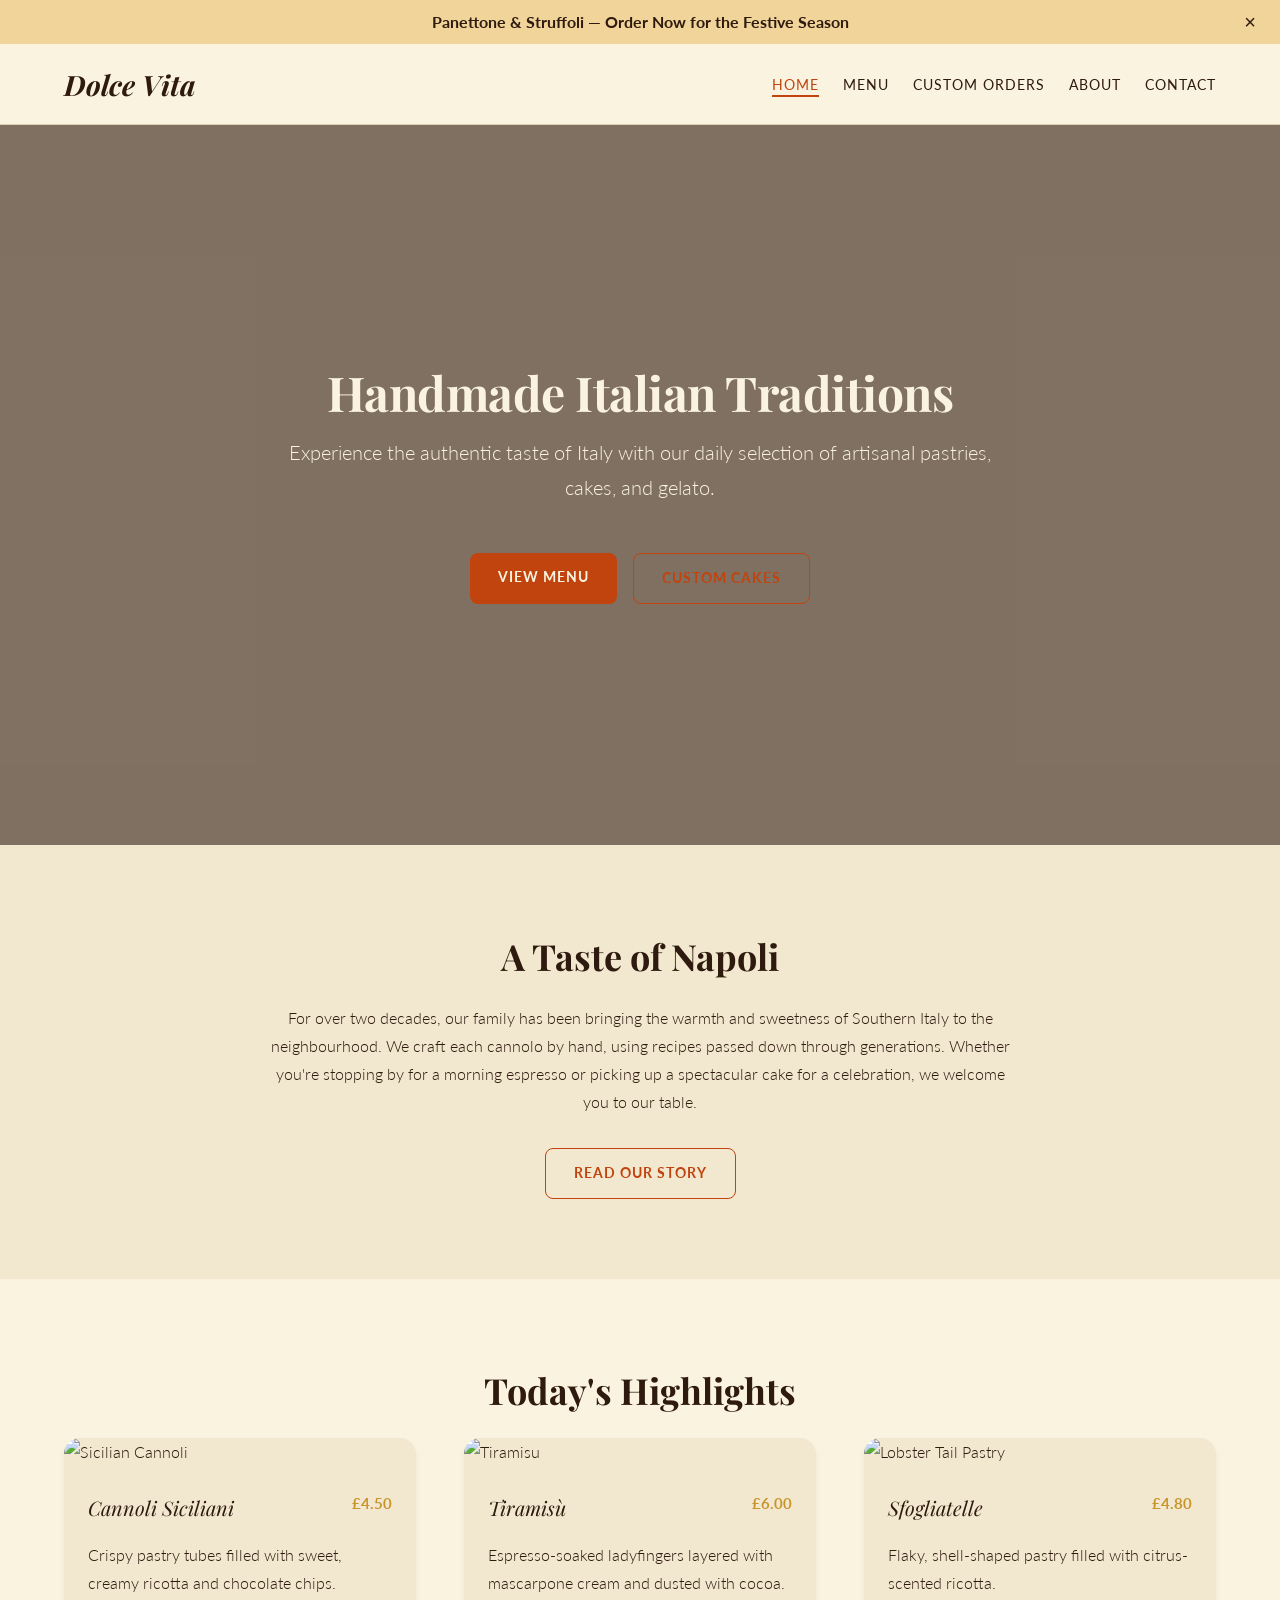
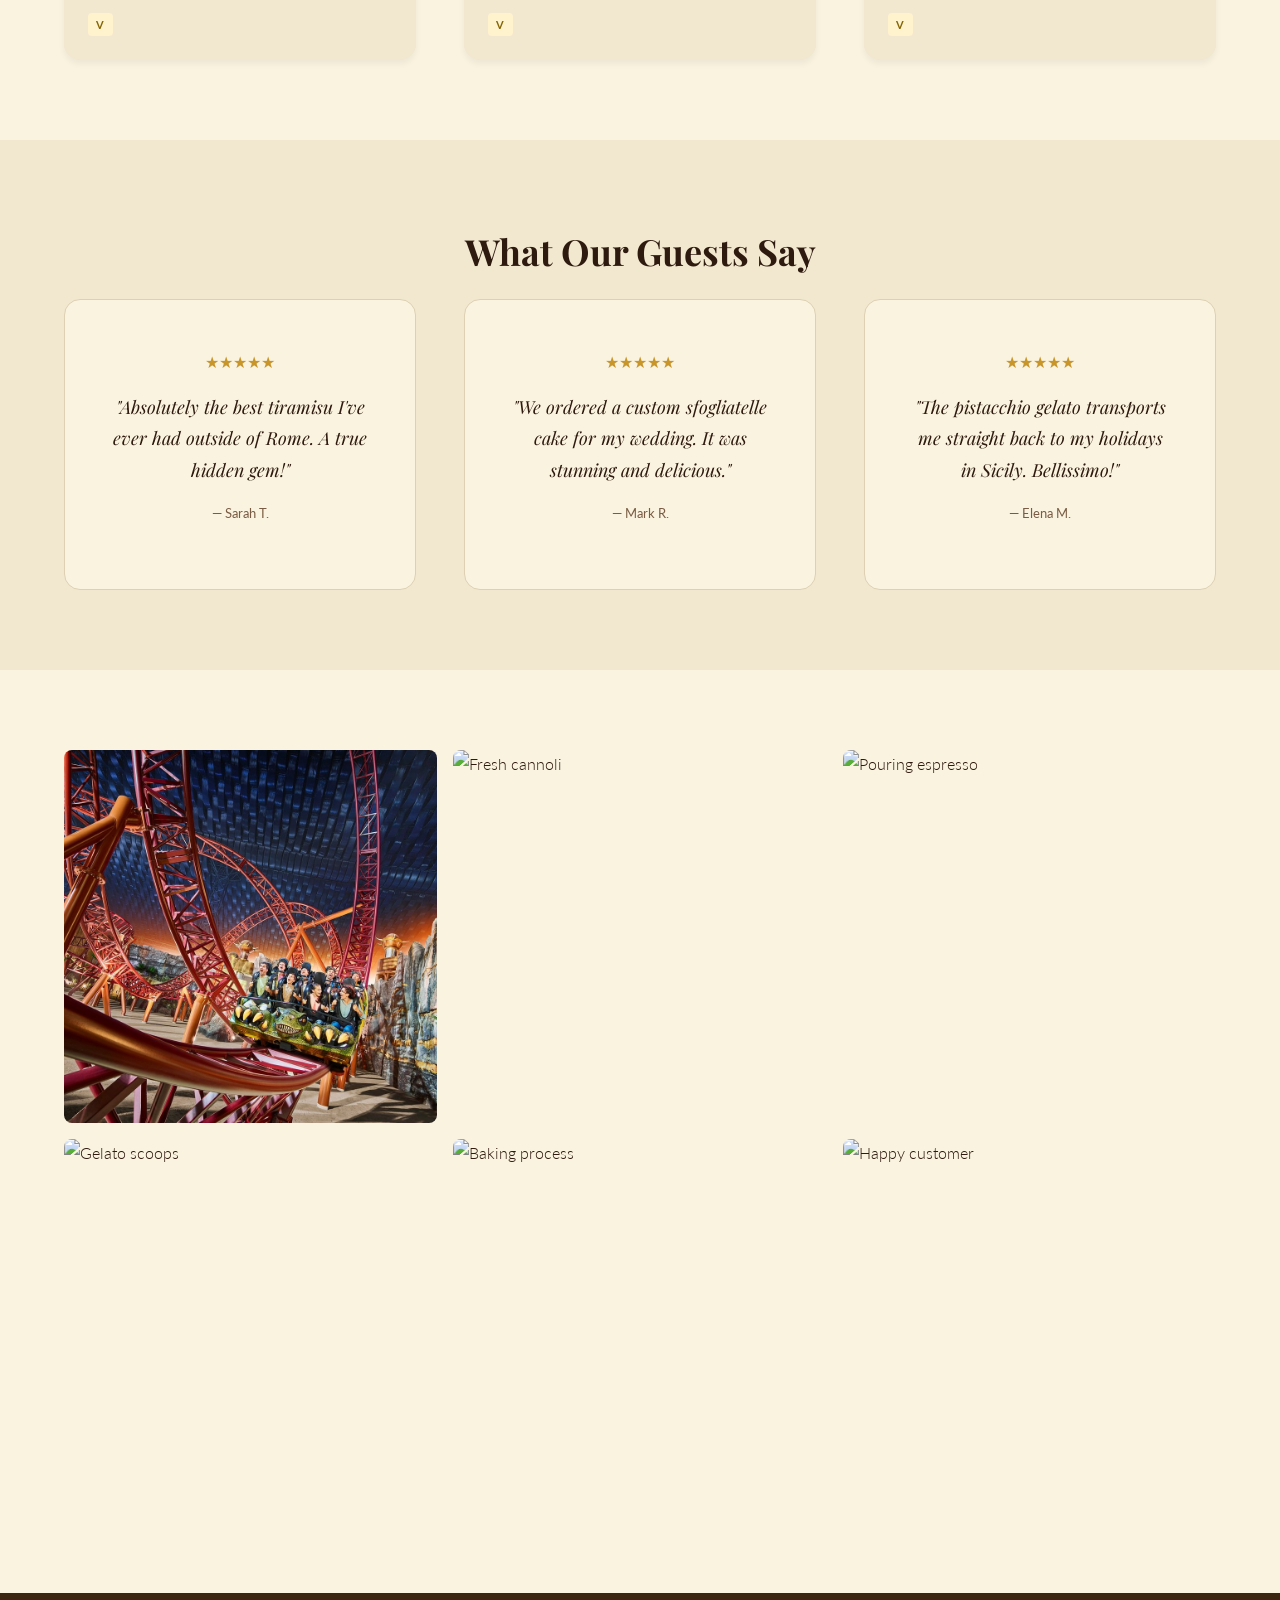
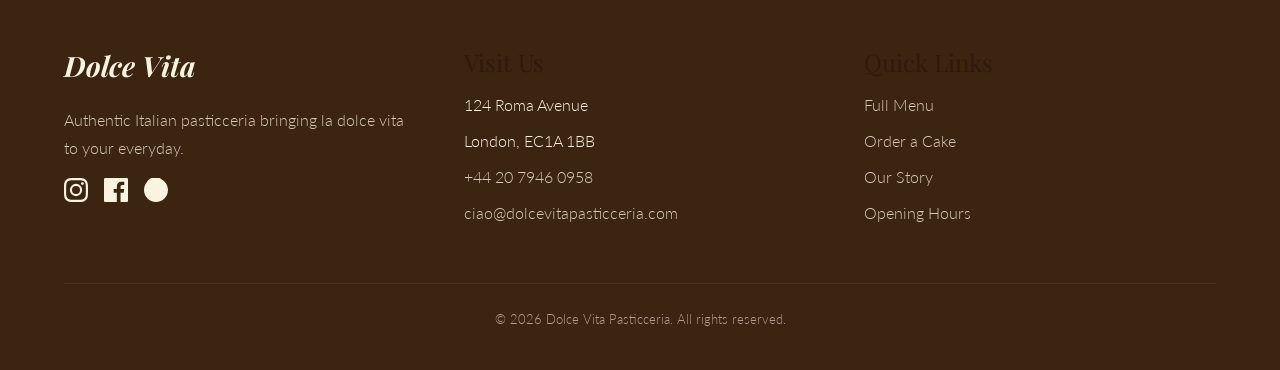
==== index.html @ 6cf19c47 "Add files via upload" ====
<!DOCTYPE html>
<html lang="en">

<head>
  <meta charset="UTF-8">
  <meta name="viewport" content="width=device-width, initial-scale=1.0">
  <title>Dolce Vita Pasticceria | Authentic Italian Desserts</title>
  <meta name="description"
    content="Experience authentic Italian desserts, handmade daily in our local pasticceria. We offer cannoli, tiramisu, gelato, and custom celebration cakes.">
  <link rel="stylesheet" href="styles.css">

  <!-- Structured Data for LocalBusiness -->
  <script type="application/ld+json">
  {
    "@context": "https://schema.org",
    "@type": "Bakery",
    "name": "Dolce Vita Pasticceria",
    "image": "https://picsum.photos/seed/bakery/1200/800",
    "@id": "",
    "url": "https://dolcevitapasticceria.com",
    "telephone": "+44 20 7946 0958",
    "address": {
      "@type": "PostalAddress",
      "streetAddress": "124 Roma Avenue",
      "addressLocality": "London",
      "postalCode": "EC1A 1BB",
      "addressCountry": "UK"
    },
    "geo": {
      "@type": "GeoCoordinates",
      "latitude": 51.5074,
      "longitude": -0.1278
    },
    "openingHoursSpecification": [
      {
        "@type": "OpeningHoursSpecification",
        "dayOfWeek": ["Tuesday", "Wednesday", "Thursday", "Friday", "Saturday"],
        "opens": "08:00",
        "closes": "18:00"
      },
      {
        "@type": "OpeningHoursSpecification",
        "dayOfWeek": "Sunday",
        "opens": "09:00",
        "closes": "14:00"
      }
    ],
    "priceRange": "£"
  }
  </script>
</head>

<body>

  <!-- Seasonal Banner -->
  <div id="seasonal-banner" class="seasonal-banner">
    <span id="seasonal-banner-text"></span>
    <button id="banner-close" class="banner-close" aria-label="Close banner">&times;</button>
  </div>

  <!-- Navigation -->
  <header>
    <div class="container nav-container">
      <a href="index.html" class="logo">Dolce Vita</a>
      <nav>
        <ul class="nav-links">
          <li><a href="index.html">Home</a></li>
          <li><a href="menu.html">Menu</a></li>
          <li><a href="custom-orders.html">Custom Orders</a></li>
          <li><a href="about.html">About</a></li>
          <li><a href="contact.html">Contact</a></li>
        </ul>
      </nav>
    </div>
  </header>

  <main>
    <!-- Hero Section -->
    <section class="hero"
      style="background-image: url('https://i.pinimg.com/736x/c1/97/70/c197703e1fa5baf60b492522630b2fc5.jpg');">
      <div class="hero-content">
        <h1>Handmade Italian Traditions</h1>
        <p>Experience the authentic taste of Italy with our daily selection of artisanal pastries, cakes, and gelato.
        </p>
        <div class="hero-btns">
          <a href="menu.html" class="btn btn-primary">View Menu</a>
          <a href="custom-orders.html" class="btn btn-ghost">Custom Cakes</a>
        </div>
      </div>
    </section>

    <!-- Our Story Snippet -->
    <section class="section section-alt text-center">
      <div class="container" style="max-width: 800px;">
        <h2>A Taste of Napoli</h2>
        <p>For over two decades, our family has been bringing the warmth and sweetness of Southern Italy to the
          neighbourhood. We craft each cannolo by hand, using recipes passed down through generations. Whether you're
          stopping by for a morning espresso or picking up a spectacular cake for a celebration, we welcome you to our
          table.</p>
        <a href="about.html" class="btn btn-ghost" style="margin-top: var(--space-md);">Read Our Story</a>
      </div>
    </section>

    <!-- Today's Highlights -->
    <section class="section">
      <div class="container">
        <h2 class="text-center">Today's Highlights</h2>
        <div id="highlights-grid" class="grid grid-3">
          <!-- Rendered via JS -->
        </div>
      </div>
    </section>

    <!-- Testimonials Strip -->
    <section class="section section-alt">
      <div class="container">
        <h2 class="text-center">What Our Guests Say</h2>
        <div class="grid grid-3">
          <div class="testimonial">
            <div class="stars">★★★★★</div>
            <p class="quote">"Absolutely the best tiramisu I've ever had outside of Rome. A true hidden gem!"</p>
            <p class="meta-text">— Sarah T.</p>
          </div>
          <div class="testimonial">
            <div class="stars">★★★★★</div>
            <p class="quote">"We ordered a custom sfogliatelle cake for my wedding. It was stunning and delicious."</p>
            <p class="meta-text">— Mark R.</p>
          </div>
          <div class="testimonial">
            <div class="stars">★★★★★</div>
            <p class="quote">"The pistacchio gelato transports me straight back to my holidays in Sicily. Bellissimo!"
            </p>
            <p class="meta-text">— Elena M.</p>
          </div>
        </div>
      </div>
    </section>

    <!-- Photo Grid -->
    <section class="section">
      <div class="container">
        <div class="grid grid-3" style="gap: var(--space-md);">
          <div class="gallery-item"><img src="image.png" alt="Pastry shop window" loading="lazy"></div>
          <div class="gallery-item"><img src="https://picsum.photos/seed/pg2/600/600" alt="Fresh cannoli"
              loading="lazy"></div>
          <div class="gallery-item"><img src="https://picsum.photos/seed/pg3/600/600" alt="Pouring espresso"
              loading="lazy"></div>
          <div class="gallery-item"><img src="https://picsum.photos/seed/pg4/600/600" alt="Gelato scoops"
              loading="lazy"></div>
          <div class="gallery-item"><img src="https://picsum.photos/seed/pg5/600/600" alt="Baking process"
              loading="lazy"></div>
          <div class="gallery-item"><img src="https://picsum.photos/seed/pg6/600/600" alt="Happy customer"
              loading="lazy"></div>
        </div>
      </div>
    </section>
  </main>

  <!-- Footer -->
  <footer>
    <div class="container">
      <div class="footer-content">
        <div class="footer-brand">
          <h2 class="logo">Dolce Vita</h2>
          <p style="margin-top: var(--space-md); opacity: 0.8;">Authentic Italian pasticceria bringing la dolce vita to
            your everyday.</p>
          <div class="social-icons">
            <a href="#" aria-label="Instagram">
              <svg viewBox="0 0 24 24">
                <path
                  d="M12 2.163c3.204 0 3.584.012 4.85.07 3.252.148 4.771 1.691 4.919 4.919.058 1.265.069 1.645.069 4.849 0 3.205-.012 3.584-.069 4.849-.149 3.225-1.664 4.771-4.919 4.919-1.266.058-1.644.07-4.85.07-3.204 0-3.584-.012-4.849-.07-3.26-.149-4.771-1.699-4.919-4.92-.058-1.265-.07-1.644-.07-4.849 0-3.204.013-3.583.07-4.849.149-3.227 1.664-4.771 4.919-4.919 1.266-.057 1.645-.069 4.849-.069zM12 0C8.741 0 8.333.014 7.053.072 2.695.272.273 2.69.073 7.052.014 8.333 0 8.741 0 12c0 3.259.014 3.668.072 4.948.2 4.358 2.618 6.78 6.98 6.98C8.333 23.986 8.741 24 12 24c3.259 0 3.668-.014 4.948-.072 4.354-.2 6.782-2.618 6.979-6.98.059-1.28.073-1.689.073-4.948 0-3.259-.014-3.667-.072-4.947-.196-4.354-2.617-6.78-6.979-6.98C15.668.014 15.259 0 12 0zm0 5.838a6.162 6.162 0 100 12.324 6.162 6.162 0 000-12.324zM12 16a4 4 0 110-8 4 4 0 010 8zm6.406-11.845a1.44 1.44 0 100 2.881 1.44 1.44 0 000-2.881z" />
              </svg>
            </a>
            <a href="#" aria-label="Facebook">
              <svg viewBox="0 0 24 24">
                <path
                  d="M22.675 0h-21.35C.597 0 0 .597 0 1.325v21.351C0 23.403.597 24 1.325 24h11.495v-9.294H9.691v-3.622h3.129V8.413c0-3.1 1.893-4.788 4.659-4.788 1.325 0 2.463.099 2.795.143v3.24l-1.918.001c-1.504 0-1.795.715-1.795 1.763v2.313h3.587l-.467 3.622h-3.12V24h6.116c.73 0 1.323-.597 1.323-1.325V1.325C24 .597 23.403 0 22.675 0z" />
              </svg>
            </a>
            <a href="#" aria-label="TripAdvisor">
              <svg viewBox="0 0 24 24">
                <path
                  d="M12.001 23.959c-6.617 0-11.98-5.362-11.98-11.979C.021 5.362 5.384 0 12.001 0c6.616 0 11.979 5.362 11.979 11.98 0 6.617-5.363 11.979-11.979 11.979zm7.042-8.318c-1.42 0-2.571-1.15-2.571-2.57s1.151-2.572 2.571-2.572 2.57 1.152 2.57 2.572-1.15 2.57-2.57 2.57zm-14.084 0c-1.42 0-2.571-1.15-2.571-2.57s1.151-2.572 2.571-2.572 2.57 1.152 2.57 2.572-1.15 2.57-2.57 2.57zm7.042 1.488c2.474 0 4.479-2.004 4.479-4.479s-2.005-4.479-4.479-4.479-4.479 2.004-4.479 4.479 2.005 4.479 4.479 4.479zm0 1.258c-4.464 0-8.232-2.885-9.664-6.953-1.21-3.447-.234-7.387 2.56-9.824 3.738-3.26 9.387-3.252 13.111.015 2.84 2.49 3.784 6.452 2.518 9.9-1.458 4.014-5.184 6.862-9.525 6.862zm0-4.043c-1.614 0-2.923-1.309-2.923-2.923 0-1.615 1.309-2.924 2.923-2.924s2.923 1.309 2.923 2.924c0 1.614-1.309 2.923-2.923 2.923z" />
              </svg>
            </a>
          </div>
        </div>
        <div>
          <h3>Visit Us</h3>
          <ul class="footer-links">
            <li>124 Roma Avenue</li>
            <li>London, EC1A 1BB</li>
            <li><a href="tel:+442079460958">+44 20 7946 0958</a></li>
            <li><a href="mailto:ciao@dolcevitapasticceria.com">ciao@dolcevitapasticceria.com</a></li>
          </ul>
        </div>
        <div>
          <h3>Quick Links</h3>
          <ul class="footer-links">
            <li><a href="menu.html">Full Menu</a></li>
            <li><a href="custom-orders.html">Order a Cake</a></li>
            <li><a href="about.html">Our Story</a></li>
            <li><a href="contact.html">Opening Hours</a></li>
          </ul>
        </div>
      </div>
      <div class="copyright">
        <p>&copy;
          <script>document.write(new Date().getFullYear())</script> Dolce Vita Pasticceria. All rights reserved.
        </p>
      </div>
    </div>
  </footer>

  <script src="main.js"></script>
</body>

</html>
---- styles.css ----
@import url('https://fonts.googleapis.com/css2?family=Playfair+Display:ital,wght@0,400;0,700;1,400&family=Lato:wght@300;400;700&display=swap');

:root {
  /* Colors */
  --color-bg: #FAF3E0;
  --color-bg-alt: #F2E8D0;
  --color-bg-dark: #3B2410;
  --color-accent: #C1440E;
  --color-accent-hover: #A33A0C;
  --color-gold: #C8952A;
  --color-gold-light: #F0D49A;
  --color-border: #DDD0B3;
  --color-text: #2E1A0E;
  --color-text-muted: #7A5C44;
  --color-text-light: #FAF3E0;

  /* Tag Colors */
  --color-tag-gf: #D4EDDA;
  --color-tag-gf-text: #1E6B35;
  --color-tag-v: #FFF3CD;
  --color-tag-v-text: #856404;
  --color-tag-vegan: #D1ECF1;
  --color-tag-vegan-text: #0C5460;

  /* Typography */
  --font-heading: 'Playfair Display', Georgia, serif;
  --font-body: 'Lato', Helvetica, Arial, sans-serif;

  /* Spacing Scale */
  --space-xs: 4px;
  --space-sm: 8px;
  --space-md: 16px;
  --space-lg: 24px;
  --space-xl: 48px;
  --space-2xl: 80px;
  --space-3xl: 128px;

  /* Borders & Radius */
  --radius-sm: 4px;
  --radius-md: 8px;
  --radius-lg: 16px;
  --border: 1px solid var(--color-border);
}

/* Reset */
* {
  box-sizing: border-box;
  margin: 0;
  padding: 0;
}

body {
  font-family: var(--font-body);
  font-size: 16px;
  font-weight: 300;
  line-height: 1.75;
  color: var(--color-text);
  background-color: var(--color-bg);
  min-height: 100vh;
  display: flex;
  flex-direction: column;
}

/* Typography elements */
h1,
h2,
h3,
h4 {
  font-family: var(--font-heading);
  color: var(--color-text);
}

h1 {
  font-size: 48px;
  font-weight: 700;
  letter-spacing: -0.5px;
  line-height: 1.1;
}

h2 {
  font-size: 36px;
  font-weight: 700;
  margin-bottom: var(--space-md);
}

h3 {
  font-size: 24px;
  font-weight: 400;
  margin-bottom: var(--space-sm);
}

h4 {
  font-size: 18px;
  font-weight: 400;
  font-style: italic;
  color: var(--color-text-muted);
}

p {
  margin-bottom: var(--space-md);
}

small,
.meta-text {
  font-size: 13px;
  font-weight: 400;
  color: var(--color-text-muted);
}

.italian-name {
  font-family: var(--font-heading);
  font-style: italic;
  color: var(--color-text);
  font-size: 20px;
}

.price {
  font-family: var(--font-body);
  font-size: 15px;
  font-weight: 700;
  color: var(--color-gold);
}

a {
  color: var(--color-accent);
  text-decoration: none;
  transition: color 0.2s;
}

a:hover {
  color: var(--color-accent-hover);
}

/* Layout Utilities */
.container {
  width: 100%;
  max-width: 1200px;
  margin: 0 auto;
  padding: 0 var(--space-lg);
}

.section {
  padding: var(--space-2xl) 0;
}

.section-alt {
  background-color: var(--color-bg-alt);
}

.text-center {
  text-align: center;
}

.grid {
  display: grid;
  gap: var(--space-lg);
}

.grid-2 {
  grid-template-columns: 1fr;
}

.grid-3 {
  grid-template-columns: 1fr;
}

.grid-4 {
  grid-template-columns: 1fr;
}

@media (min-width: 768px) {
  .grid-2 {
    grid-template-columns: repeat(2, 1fr);
  }

  .grid-3 {
    grid-template-columns: repeat(3, 1fr);
    gap: var(--space-xl);
  }

  .grid-4 {
    grid-template-columns: repeat(2, 1fr);
  }
}

@media (min-width: 1024px) {
  .grid-4 {
    grid-template-columns: repeat(4, 1fr);
  }
}

/* Navigation */
header {
  border-bottom: var(--border);
  background-color: var(--color-bg);
  position: sticky;
  top: 0;
  z-index: 100;
}

.nav-container {
  display: flex;
  justify-content: space-between;
  align-items: center;
  height: 80px;
}

.logo {
  font-family: var(--font-heading);
  font-style: italic;
  font-size: 28px;
  font-weight: 700;
  color: var(--color-text);
}

.nav-links {
  display: none;
  gap: var(--space-lg);
  list-style: none;
}

@media (min-width: 768px) {
  .nav-links {
    display: flex;
  }
}

.nav-links a {
  font-family: var(--font-body);
  font-size: 14px;
  font-weight: 400;
  letter-spacing: 1px;
  text-transform: uppercase;
  color: var(--color-text);
  position: relative;
  padding-bottom: 4px;
}

.nav-links a::after {
  content: '';
  position: absolute;
  width: 0;
  height: 2px;
  bottom: 0;
  left: 0;
  background-color: var(--color-accent);
  transition: width 0.3s ease;
}

.nav-links a:hover::after,
.nav-links a.active::after {
  width: 100%;
}

.nav-links a.active {
  color: var(--color-accent);
}

/* Buttons */
.btn {
  display: inline-block;
  padding: 12px 28px;
  border-radius: var(--radius-md);
  font-family: var(--font-body);
  font-size: 14px;
  font-weight: 700;
  letter-spacing: 1px;
  text-transform: uppercase;
  border: none;
  cursor: pointer;
  transition: all 0.2s ease;
  text-align: center;
}

.btn-primary {
  background: var(--color-accent);
  color: var(--color-text-light);
}

.btn-primary:hover {
  background: var(--color-accent-hover);
  color: var(--color-text-light);
  transform: translateY(-1px);
}

.btn-ghost {
  background: transparent;
  color: var(--color-accent);
  border: 1px solid var(--color-accent);
}

.btn-ghost:hover {
  background: black;
  color: var(--color-text-light);
}

/* Hero Section */
.hero {
  position: relative;
  height: 80vh;
  min-height: 600px;
  display: flex;
  align-items: center;
  justify-content: center;
  text-align: center;
  background-size: cover;
  background-position: center;
  color: var(--color-text-light);
}

.hero::before {
  content: '';
  position: absolute;
  top: 0;
  left: 0;
  right: 0;
  bottom: 0;
  background: rgba(46, 26, 14, 0.6);
}

.hero-content {
  position: relative;
  z-index: 1;
  max-width: 800px;
  padding: var(--space-lg);
}

.hero h1 {
  color: var(--color-text-light);
  margin-bottom: var(--space-md);
}

.hero p {
  font-size: 20px;
  margin-bottom: var(--space-xl);
}

.hero-btns {
  display: flex;
  gap: var(--space-md);
  justify-content: center;
  flex-wrap: wrap;
}

/* Cards */
.card {
  background: var(--color-bg-alt);
  border-radius: var(--radius-lg);
  overflow: hidden;
  box-shadow: 0 4px 6px rgba(0, 0, 0, 0.05);
  transition: transform 0.2s ease;
}

.card:hover {
  transform: translateY(-4px);
}

.card-img {
  width: 100%;
  height: 200px;
  object-fit: cover;
}

.card-content {
  padding: var(--space-lg);
}

.card-header {
  display: flex;
  justify-content: space-between;
  align-items: flex-start;
  margin-bottom: var(--space-sm);
}

.tags {
  display: flex;
  gap: var(--space-xs);
  margin-top: var(--space-sm);
  flex-wrap: wrap;
}

.tag {
  font-size: 11px;
  padding: 2px 8px;
  border-radius: var(--radius-sm);
  font-weight: 700;
  text-transform: uppercase;
  letter-spacing: 0.5px;
}

.tag-gf {
  background: var(--color-tag-gf);
  color: var(--color-tag-gf-text);
}

.tag-v {
  background: var(--color-tag-v);
  color: var(--color-tag-v-text);
}

.tag-vegan {
  background: var(--color-tag-vegan);
  color: var(--color-tag-vegan-text);
}

/* Menu Filtering */
.filter-bar {
  display: flex;
  gap: var(--space-md);
  justify-content: center;
  flex-wrap: wrap;
  margin-bottom: var(--space-xl);
}

.filter-btn {
  background: transparent;
  border: 1px solid var(--color-border);
  padding: 8px 16px;
  border-radius: var(--radius-md);
  cursor: pointer;
  font-family: var(--font-body);
  color: var(--color-text);
  transition: all 0.2s ease;
}

.filter-btn:hover,
.filter-btn.active {
  background: var(--color-accent);
  color: var(--color-text-light);
  border-color: var(--color-accent);
}

/* Menu Item Animation */
.menu-item {
  transition: opacity 0.25s ease, transform 0.25s ease;
  opacity: 1;
  transform: translateY(0);
}

.menu-item.hidden {
  display: none;
}

.menu-item.filtering {
  opacity: 0;
  transform: translateY(8px);
}

/* Forms */
form {
  background: var(--color-bg-alt);
  padding: var(--space-xl);
  border-radius: var(--radius-lg);
  border: var(--border);
}

.form-group {
  margin-bottom: var(--space-md);
}

label {
  display: block;
  font-weight: 700;
  margin-bottom: var(--space-xs);
  font-size: 14px;
}

input,
select,
textarea {
  width: 100%;
  padding: 12px;
  border: 1px solid var(--color-border);
  border-radius: var(--radius-md);
  font-family: var(--font-body);
  font-size: 16px;
  background: var(--color-bg);
  color: var(--color-text);
}

input:focus,
select:focus,
textarea:focus {
  outline: none;
  border-color: var(--color-accent);
  box-shadow: 0 0 0 2px rgba(193, 68, 14, 0.1);
}

.form-row {
  display: grid;
  grid-template-columns: 1fr;
  gap: var(--space-md);
}

@media (min-width: 768px) {
  .form-row {
    grid-template-columns: 1fr 1fr;
  }
}

.form-success {
  display: none;
  background: var(--color-bg-alt);
  padding: var(--space-xl);
  border-radius: var(--radius-lg);
  border: 1px solid var(--color-gold);
  text-align: center;
}

/* Tables */
table {
  width: 100%;
  border-collapse: collapse;
  margin-bottom: var(--space-lg);
}

th,
td {
  padding: var(--space-md);
  border-bottom: var(--border);
  text-align: left;
}

tr:nth-child(even) {
  background-color: var(--color-bg-alt);
}

/* Footer */
footer {
  background-color: var(--color-bg-dark);
  color: var(--color-text-light);
  padding: var(--space-xl) 0 var(--space-lg);
  margin-top: auto;
}

.footer-content {
  display: grid;
  grid-template-columns: 1fr;
  gap: var(--space-xl);
  margin-bottom: var(--space-xl);
}

@media (min-width: 768px) {
  .footer-content {
    grid-template-columns: 1fr 1fr 1fr;
  }
}

.footer-brand h2 {
  color: var(--color-text-light);
}

.footer-links {
  list-style: none;
}

.footer-links li {
  margin-bottom: var(--space-sm);
}

.footer-links a {
  color: var(--color-text-light);
  opacity: 0.8;
}

.footer-links a:hover {
  opacity: 1;
  color: var(--color-gold);
}

.social-icons {
  display: flex;
  gap: var(--space-md);
  margin-top: var(--space-md);
}

.social-icons a {
  color: var(--color-text-light);
}

.social-icons a:hover {
  color: var(--color-gold);
}

.social-icons svg {
  width: 24px;
  height: 24px;
  fill: currentColor;
}

.copyright {
  text-align: center;
  border-top: 1px solid rgba(250, 243, 224, 0.1);
  padding-top: var(--space-lg);
  font-size: 13px;
  opacity: 0.6;
}

/* Seasonal Banner */
.seasonal-banner {
  background-color: var(--color-gold-light);
  color: var(--color-text);
  padding: var(--space-sm) var(--space-lg);
  text-align: center;
  position: relative;
  font-weight: 700;
  display: none;
}

.banner-close {
  position: absolute;
  right: var(--space-lg);
  top: 50%;
  transform: translateY(-50%);
  background: none;
  border: none;
  font-size: 20px;
  cursor: pointer;
  color: var(--color-text);
}

/* Gallery Lightbox */
.gallery-grid {
  display: grid;
  grid-template-columns: repeat(2, 1fr);
  gap: var(--space-md);
}

@media (min-width: 768px) {
  .gallery-grid {
    grid-template-columns: repeat(3, 1fr);
  }
}

@media (min-width: 1024px) {
  .gallery-grid {
    grid-template-columns: repeat(4, 1fr);
  }
}

.gallery-item {
  cursor: pointer;
  overflow: hidden;
  border-radius: var(--radius-md);
  aspect-ratio: 1;
}

.gallery-item img {
  width: 100%;
  height: 100%;
  object-fit: cover;
  transition: transform 0.3s ease;
}

.gallery-item:hover img {
  transform: scale(1.05);
}

.lightbox {
  position: fixed;
  top: 0;
  left: 0;
  right: 0;
  bottom: 0;
  background: rgba(46, 26, 14, 0.92);
  display: flex;
  justify-content: center;
  align-items: center;
  z-index: 1000;
  opacity: 0;
  pointer-events: none;
  transition: opacity 0.3s ease;
}

.lightbox.active {
  opacity: 1;
  pointer-events: auto;
}

.lightbox-content {
  position: relative;
  max-width: 90vw;
  max-height: 90vh;
  transform: scale(0.95);
  transition: transform 0.3s ease;
}

.lightbox.active .lightbox-content {
  transform: scale(1);
}

.lightbox img {
  max-width: 100%;
  max-height: 90vh;
  border-radius: var(--radius-md);
  box-shadow: 0 10px 30px rgba(0, 0, 0, 0.5);
}

.lightbox-close {
  position: absolute;
  top: -40px;
  right: 0;
  color: var(--color-text-light);
  font-size: 30px;
  cursor: pointer;
  background: none;
  border: none;
}

.lightbox-prev,
.lightbox-next {
  position: absolute;
  top: 50%;
  transform: translateY(-50%);
  background: rgba(250, 243, 224, 0.2);
  color: var(--color-text-light);
  border: none;
  width: 50px;
  height: 50px;
  border-radius: 50%;
  font-size: 24px;
  cursor: pointer;
  display: flex;
  justify-content: center;
  align-items: center;
  transition: background 0.2s;
}

.lightbox-prev:hover,
.lightbox-next:hover {
  background: rgba(250, 243, 224, 0.4);
}

.lightbox-prev {
  left: var(--space-lg);
}

.lightbox-next {
  right: var(--space-lg);
}

/* Steps */
.steps {
  display: flex;
  flex-direction: column;
  gap: var(--space-xl);
  counter-reset: step-counter;
}

@media (min-width: 768px) {
  .steps {
    flex-direction: row;
  }
}

.step {
  flex: 1;
  text-align: center;
  position: relative;
}

.step::before {
  counter-increment: step-counter;
  content: counter(step-counter);
  width: 48px;
  height: 48px;
  background: var(--color-gold-light);
  color: var(--color-text);
  font-family: var(--font-heading);
  font-size: 24px;
  border-radius: 50%;
  display: flex;
  justify-content: center;
  align-items: center;
  margin: 0 auto var(--space-md);
}

/* Values */
.values-grid {
  display: grid;
  gap: var(--space-xl);
}

@media (min-width: 768px) {
  .values-grid {
    grid-template-columns: repeat(3, 1fr);
    text-align: center;
  }
}

.value-icon {
  width: 64px;
  height: 64px;
  background: var(--color-bg-alt);
  border-radius: 50%;
  display: flex;
  justify-content: center;
  align-items: center;
  margin: 0 auto var(--space-md);
  color: var(--color-accent);
}

.value-icon svg {
  width: 32px;
  height: 32px;
}

/* Contact info blocks */
.contact-info {
  background: var(--color-bg-alt);
  padding: var(--space-xl);
  border-radius: var(--radius-lg);
  border: var(--border);
  height: 100%;
}

.info-block {
  margin-bottom: var(--space-lg);
}

/* Map placeholder */
.map-placeholder {
  width: 100%;
  height: 400px;
  background-color: var(--color-border);
  border-radius: var(--radius-lg);
  display: flex;
  justify-content: center;
  align-items: center;
  color: var(--color-text-muted);
  font-family: var(--font-heading);
  font-size: 24px;
  position: relative;
  overflow: hidden;
  background-image: url('https://picsum.photos/seed/map/1200/400');
  background-size: cover;
  background-position: center;
}

.map-placeholder::before {
  content: '';
  position: absolute;
  top: 0;
  left: 0;
  right: 0;
  bottom: 0;
  background: rgba(250, 243, 224, 0.7);
}

.map-overlay {
  position: relative;
  z-index: 1;
  background: var(--color-bg);
  padding: var(--space-lg) var(--space-xl);
  border-radius: var(--radius-md);
  border: var(--border);
  text-align: center;
  box-shadow: 0 4px 6px rgba(0, 0, 0, 0.1);
}

/* Testimonials */
.testimonial {
  background: var(--color-bg);
  padding: var(--space-xl);
  border-radius: var(--radius-lg);
  text-align: center;
  border: var(--border);
}

.stars {
  color: var(--color-gold);
  margin-bottom: var(--space-md);
}

.quote {
  font-family: var(--font-heading);
  font-size: 18px;
  font-style: italic;
  margin-bottom: var(--space-md);
}

.staff-img {
  width: 120px;
  height: 120px;
  border-radius: 50%;
  object-fit: cover;
  margin: 0 auto var(--space-md);
  display: block;
}
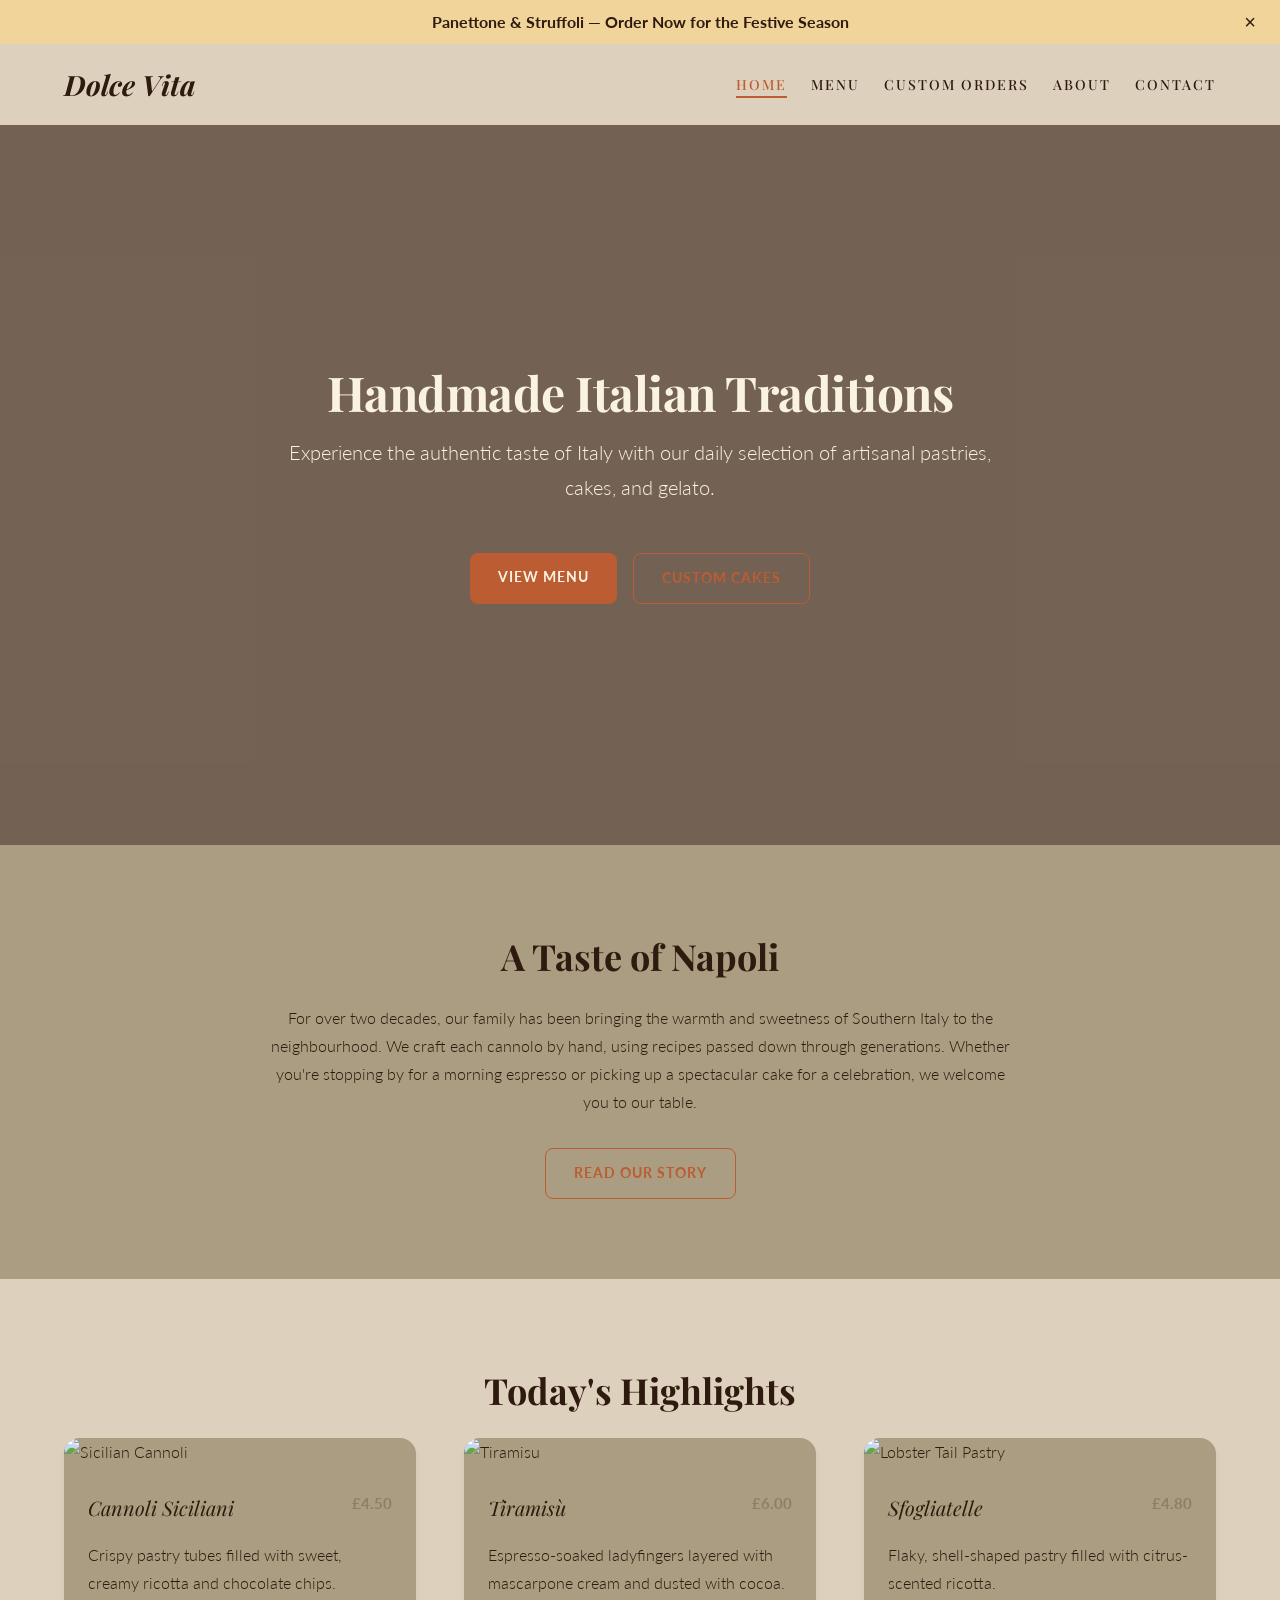
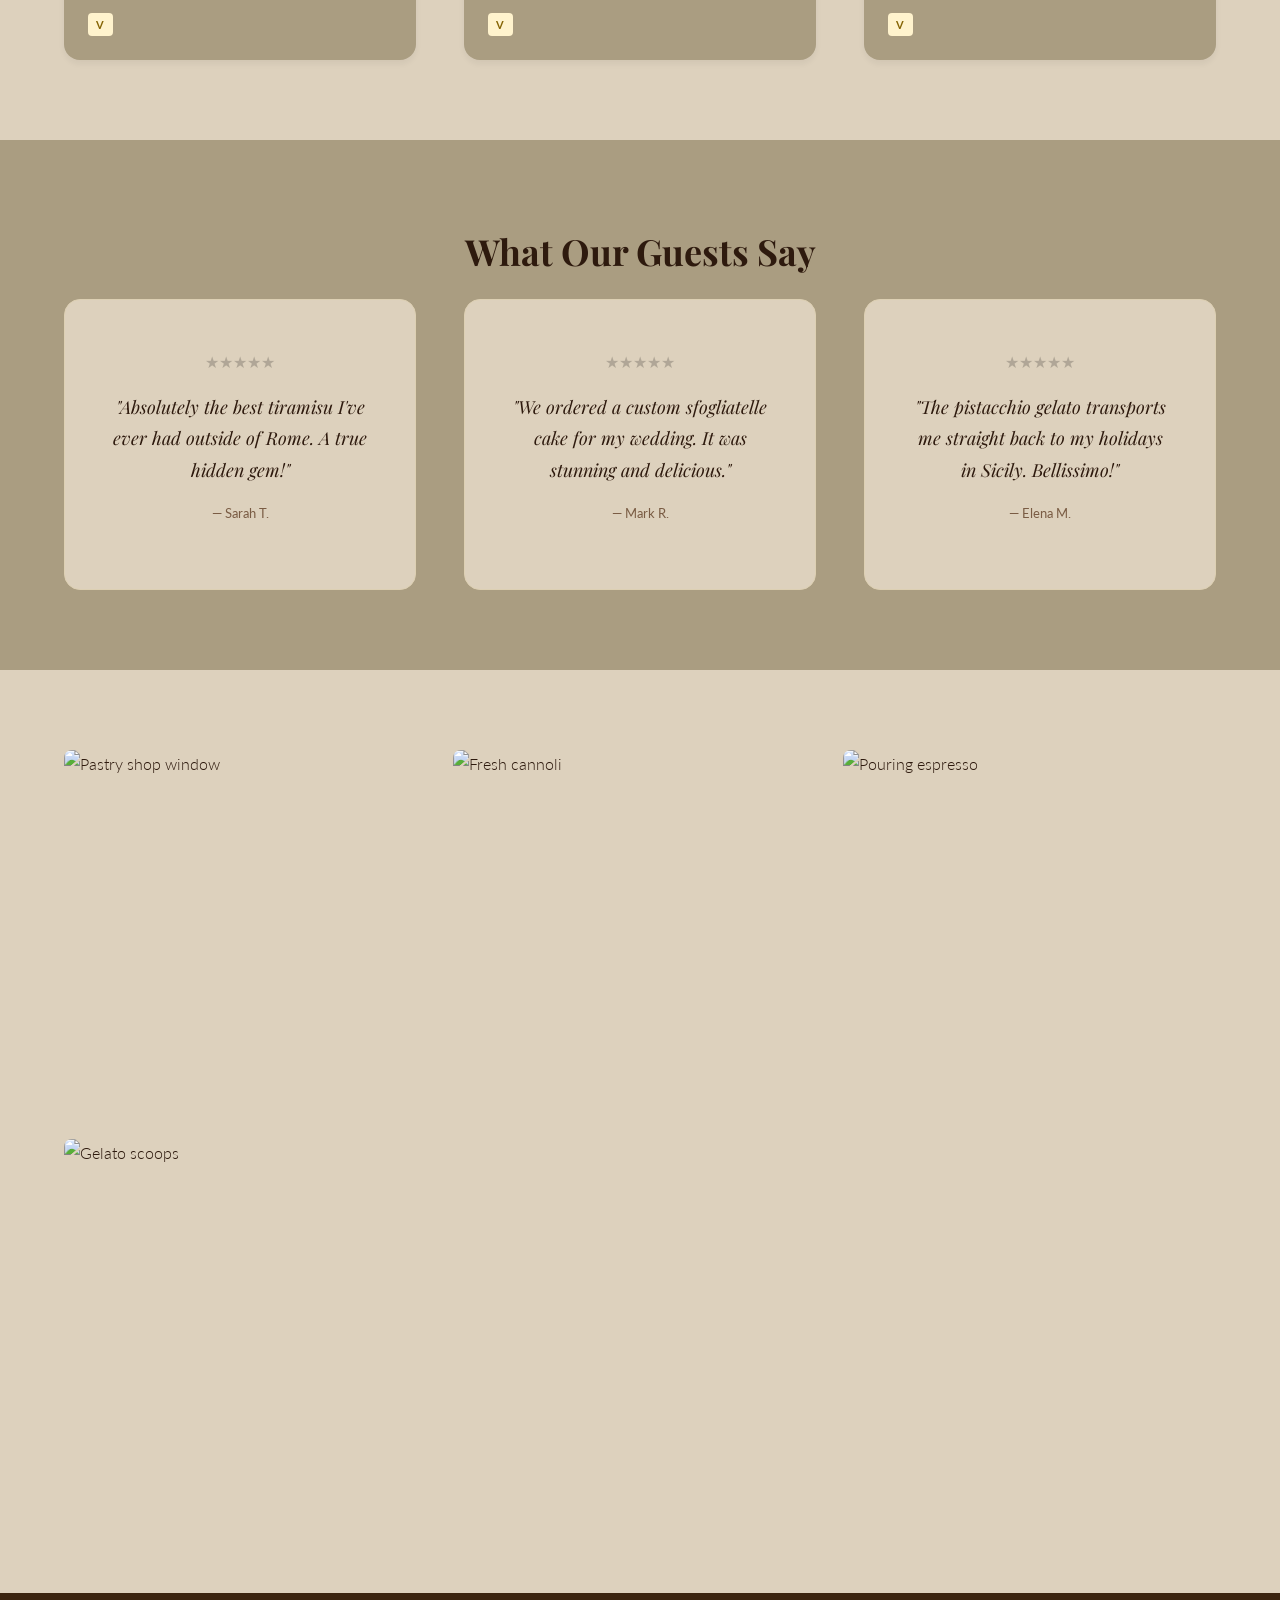
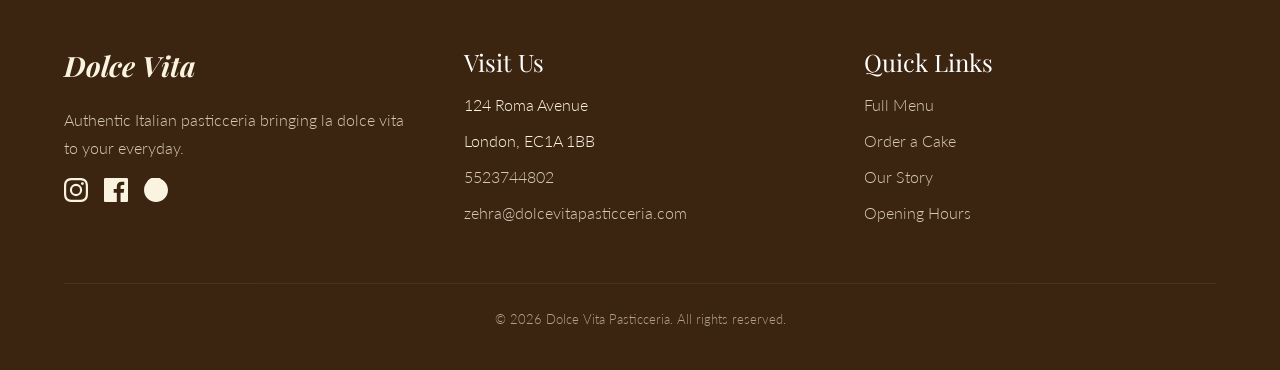
==== commit d16b2034: "Add files via upload" ====
--- a/index.html
+++ b/index.html
@@ -76,8 +76,7 @@
 
   <main>
     <!-- Hero Section -->
-    <section class="hero"
-      style="background-image: url('https://i.pinimg.com/736x/c1/97/70/c197703e1fa5baf60b492522630b2fc5.jpg');">
+    <section class="hero" style="background-image: url('imagess/dolce_vita_3.png');">
       <div class="hero-content">
         <h1>Handmade Italian Traditions</h1>
         <p>Experience the authentic taste of Italy with our daily selection of artisanal pastries, cakes, and gelato.
@@ -140,17 +139,11 @@
     <section class="section">
       <div class="container">
         <div class="grid grid-3" style="gap: var(--space-md);">
-          <div class="gallery-item"><img src="image.png" alt="Pastry shop window" loading="lazy"></div>
-          <div class="gallery-item"><img src="https://picsum.photos/seed/pg2/600/600" alt="Fresh cannoli"
-              loading="lazy"></div>
-          <div class="gallery-item"><img src="https://picsum.photos/seed/pg3/600/600" alt="Pouring espresso"
-              loading="lazy"></div>
-          <div class="gallery-item"><img src="https://picsum.photos/seed/pg4/600/600" alt="Gelato scoops"
-              loading="lazy"></div>
-          <div class="gallery-item"><img src="https://picsum.photos/seed/pg5/600/600" alt="Baking process"
-              loading="lazy"></div>
-          <div class="gallery-item"><img src="https://picsum.photos/seed/pg6/600/600" alt="Happy customer"
-              loading="lazy"></div>
+          <div class="gallery-item"><img src="imagess\dolce_vita_2.png" alt="Pastry shop window" loading="lazy"></div>
+          <div class="gallery-item"><img src="imagess\dolce_vita_1.png" , alt="Fresh cannoli" loading="lazy"></div>
+          <div class="gallery-item"><img src="imagess\dolce_vita_3.png" alt="Pouring espresso" loading="lazy"></div>
+          <div class="gallery-item"><img src="imagess\dolce_vita_4.png" alt="Gelato scoops" loading="lazy"></div>
+
         </div>
       </div>
     </section>
@@ -186,16 +179,16 @@
           </div>
         </div>
         <div>
-          <h3>Visit Us</h3>
+          <h3 style="color: white;">Visit Us</h3>
           <ul class="footer-links">
             <li>124 Roma Avenue</li>
             <li>London, EC1A 1BB</li>
-            <li><a href="tel:+442079460958">+44 20 7946 0958</a></li>
-            <li><a href="mailto:ciao@dolcevitapasticceria.com">ciao@dolcevitapasticceria.com</a></li>
+            <li><a href="tel:5523744802">5523744802</a></li>
+            <li><a href="mailto:zehra@dolcevitapasticceria.com">zehra@dolcevitapasticceria.com</a></li>
           </ul>
         </div>
         <div>
-          <h3>Quick Links</h3>
+          <h3 style="color:white;">Quick Links</h3>
           <ul class="footer-links">
             <li><a href="menu.html">Full Menu</a></li>
             <li><a href="custom-orders.html">Order a Cake</a></li>
--- a/styles.css
+++ b/styles.css
@@ -2,12 +2,12 @@
 
 :root {
   /* Colors */
-  --color-bg: #FAF3E0;
-  --color-bg-alt: #F2E8D0;
+  --color-bg: #ddd1bd;
+  --color-bg-alt: #aa9d81;
   --color-bg-dark: #3B2410;
-  --color-accent: #C1440E;
-  --color-accent-hover: #A33A0C;
-  --color-gold: #C8952A;
+  --color-accent: #bc5c33;
+  --color-accent-hover: #a2b0b5;
+  --color-gold: #2f2c2641;
   --color-gold-light: #F0D49A;
   --color-border: #DDD0B3;
   --color-text: #2E1A0E;
@@ -228,8 +228,9 @@
 .nav-links a {
   font-family: var(--font-body);
   font-size: 14px;
-  font-weight: 400;
-  letter-spacing: 1px;
+  font-family: var(--font-heading);
+  font-weight: 500;
+  letter-spacing: 2px;
   text-transform: uppercase;
   color: var(--color-text);
   position: relative;
@@ -290,7 +291,7 @@
 }
 
 .btn-ghost:hover {
-  background: black;
+  background: var(--color-accent);
   color: var(--color-text-light);
 }
 
@@ -832,7 +833,7 @@
   font-size: 24px;
   position: relative;
   overflow: hidden;
-  background-image: url('https://picsum.photos/seed/map/1200/400');
+  background-image: url(imagess/dolce_vita_1.png);
   background-size: cover;
   background-position: center;
 }
